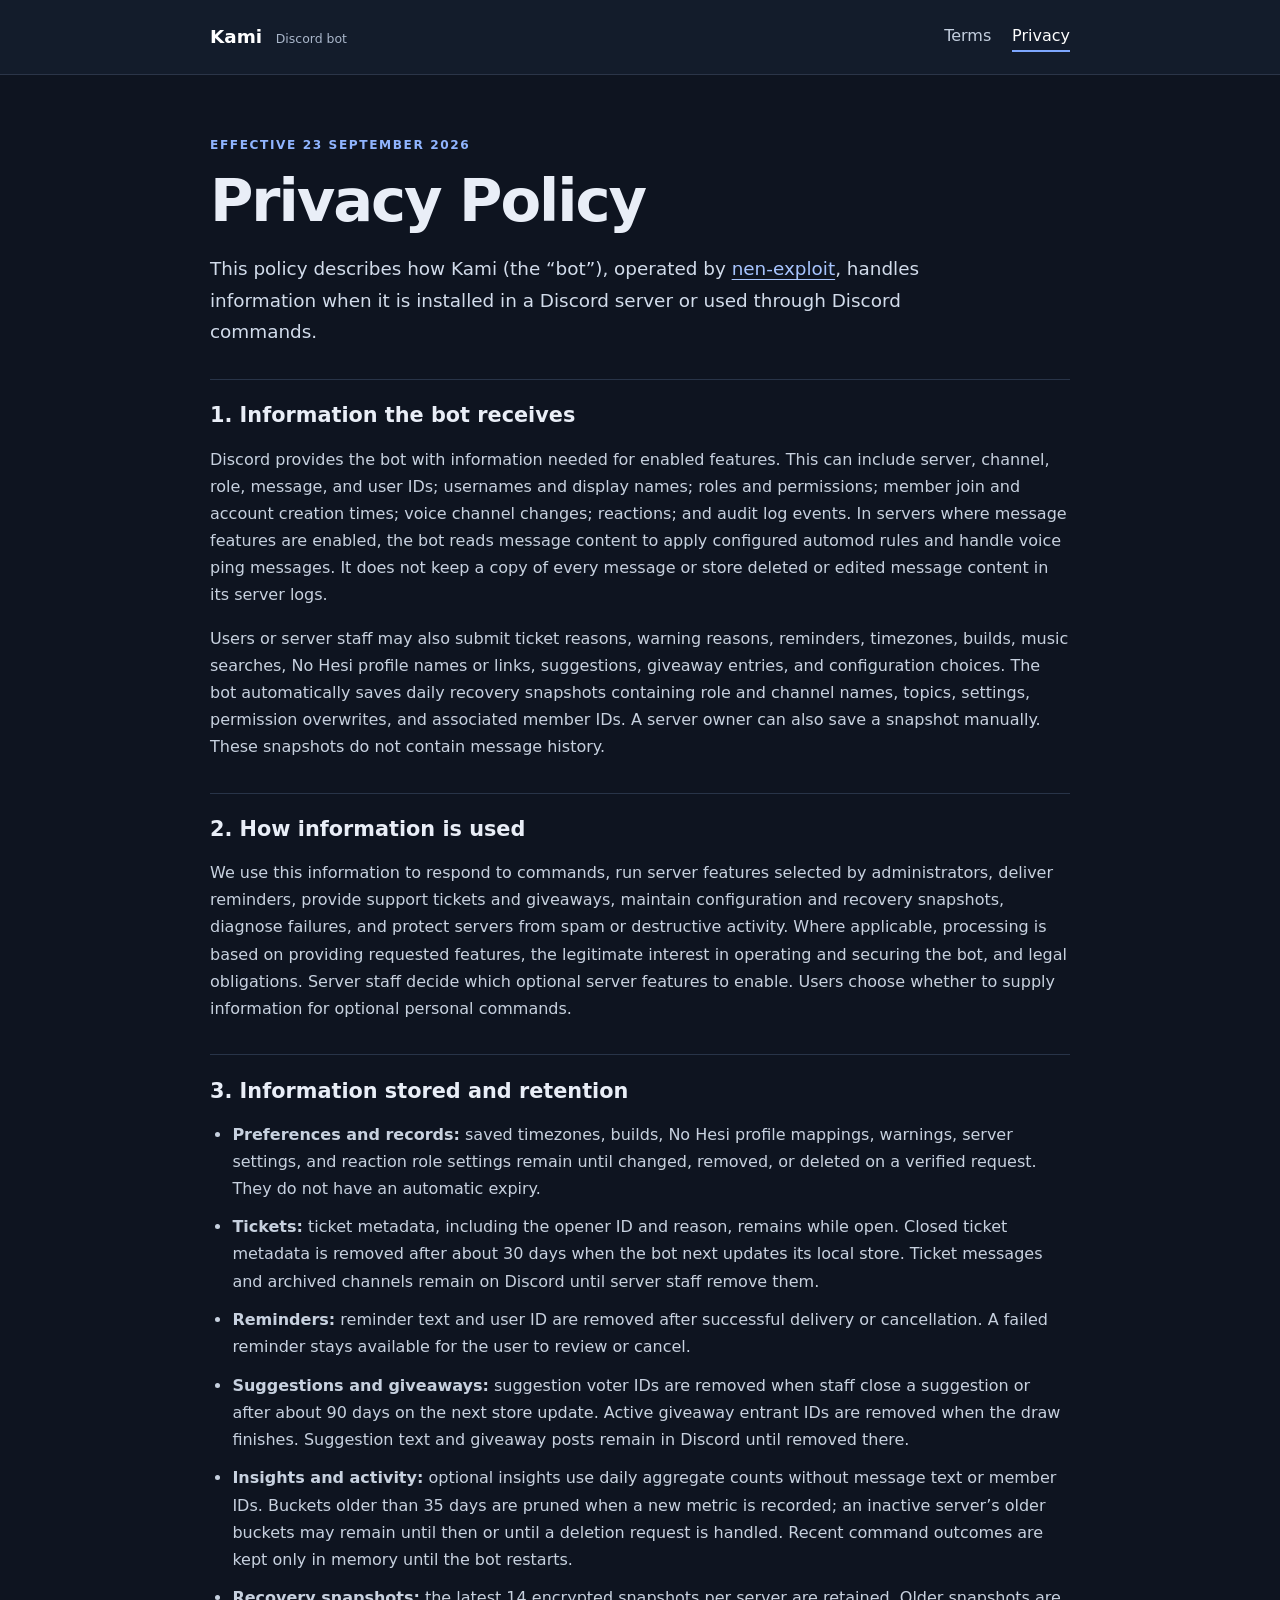
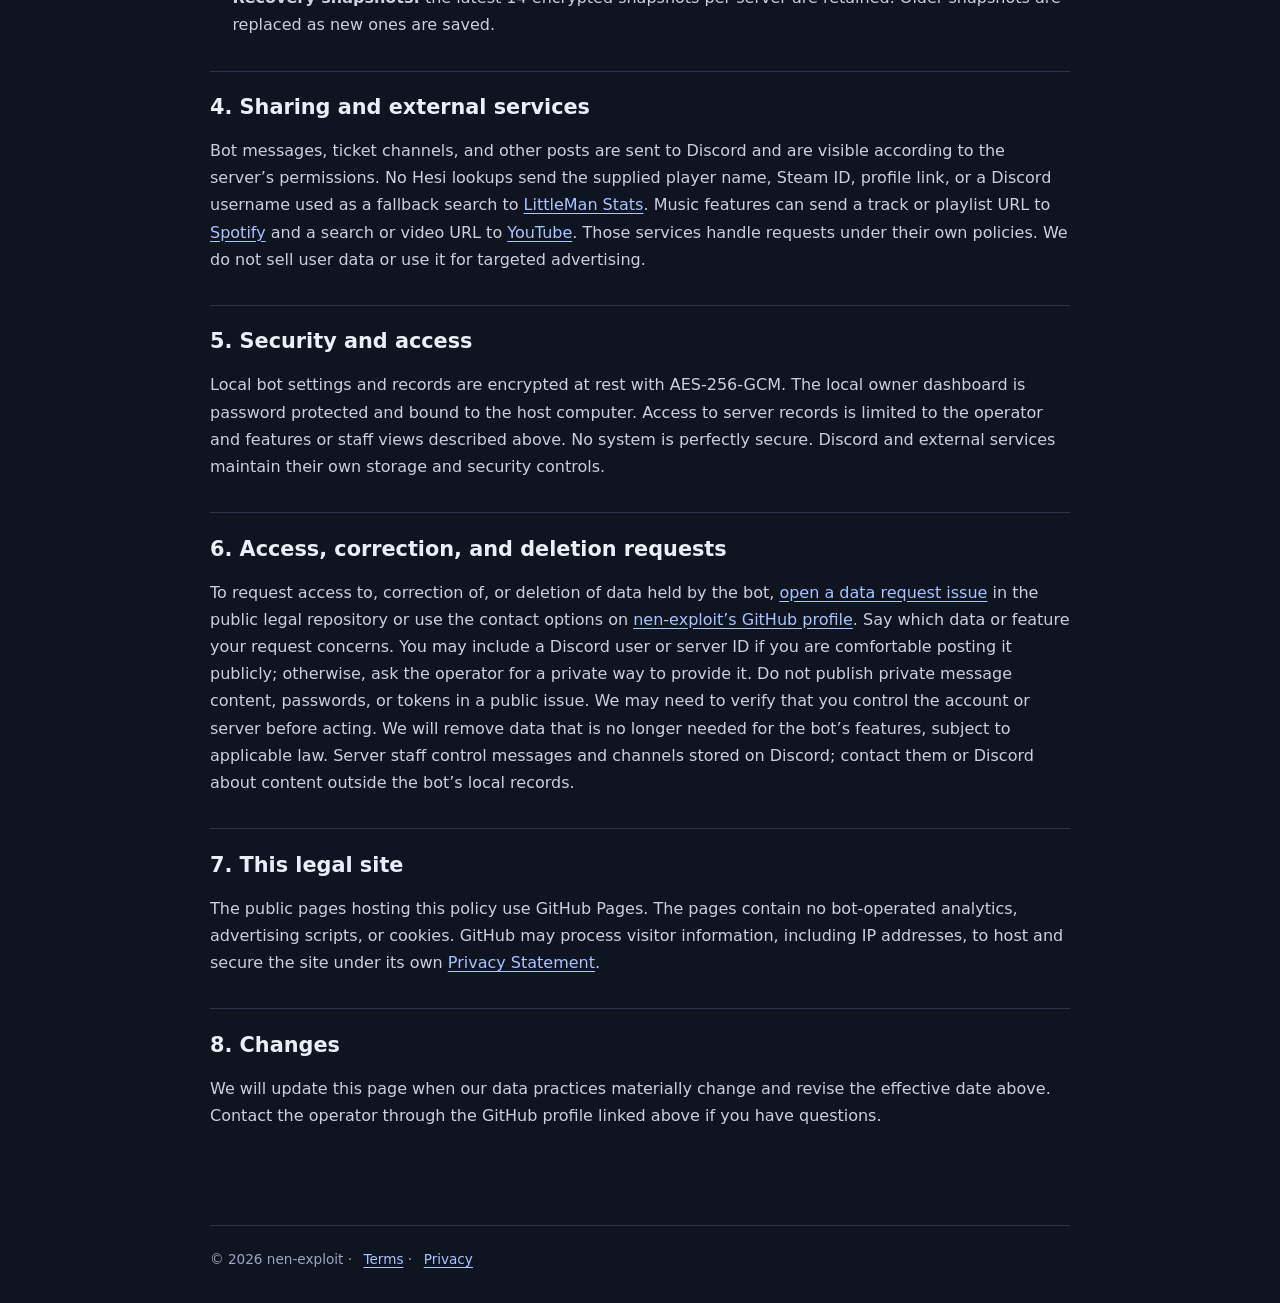
==== privacy.html @ 7097c998 "commit1" ====
<!doctype html>
<html lang="en">
<head>
  <meta charset="utf-8">
  <meta name="viewport" content="width=device-width, initial-scale=1">
  <meta name="description" content="Privacy Policy for the Kami Discord bot.">
  <title>Privacy Policy · Kami bot</title>
  <link rel="stylesheet" href="site.css">
</head>
<body>
  <header class="site-header"><div class="wrap"><a class="brand" href="./">Kami <span>Discord bot</span></a><nav aria-label="Legal pages"><a href="terms.html">Terms</a><a aria-current="page" href="privacy.html">Privacy</a></nav></div></header>
  <main class="wrap document">
    <p class="eyebrow">EFFECTIVE 23 SEPTEMBER 2026</p>
    <h1>Privacy Policy</h1>
    <p class="lead">This policy describes how Kami (the “bot”), operated by <a href="https://github.com/nen-exploit">nen-exploit</a>, handles information when it is installed in a Discord server or used through Discord commands.</p>

    <h2>1. Information the bot receives</h2>
    <p>Discord provides the bot with information needed for enabled features. This can include server, channel, role, message, and user IDs; usernames and display names; roles and permissions; member join and account creation times; voice channel changes; reactions; and audit log events. In servers where message features are enabled, the bot reads message content to apply configured automod rules and handle voice ping messages. It does not keep a copy of every message or store deleted or edited message content in its server logs.</p>
    <p>Users or server staff may also submit ticket reasons, warning reasons, reminders, timezones, builds, music searches, No Hesi profile names or links, suggestions, giveaway entries, and configuration choices. The bot automatically saves daily recovery snapshots containing role and channel names, topics, settings, permission overwrites, and associated member IDs. A server owner can also save a snapshot manually. These snapshots do not contain message history.</p>

    <h2>2. How information is used</h2>
    <p>We use this information to respond to commands, run server features selected by administrators, deliver reminders, provide support tickets and giveaways, maintain configuration and recovery snapshots, diagnose failures, and protect servers from spam or destructive activity. Where applicable, processing is based on providing requested features, the legitimate interest in operating and securing the bot, and legal obligations. Server staff decide which optional server features to enable. Users choose whether to supply information for optional personal commands.</p>

    <h2>3. Information stored and retention</h2>
    <ul>
      <li><strong>Preferences and records:</strong> saved timezones, builds, No Hesi profile mappings, warnings, server settings, and reaction role settings remain until changed, removed, or deleted on a verified request. They do not have an automatic expiry.</li>
      <li><strong>Tickets:</strong> ticket metadata, including the opener ID and reason, remains while open. Closed ticket metadata is removed after about 30 days when the bot next updates its local store. Ticket messages and archived channels remain on Discord until server staff remove them.</li>
      <li><strong>Reminders:</strong> reminder text and user ID are removed after successful delivery or cancellation. A failed reminder stays available for the user to review or cancel.</li>
      <li><strong>Suggestions and giveaways:</strong> suggestion voter IDs are removed when staff close a suggestion or after about 90 days on the next store update. Active giveaway entrant IDs are removed when the draw finishes. Suggestion text and giveaway posts remain in Discord until removed there.</li>
      <li><strong>Insights and activity:</strong> optional insights use daily aggregate counts without message text or member IDs. Buckets older than 35 days are pruned when a new metric is recorded; an inactive server’s older buckets may remain until then or until a deletion request is handled. Recent command outcomes are kept only in memory until the bot restarts.</li>
      <li><strong>Recovery snapshots:</strong> the latest 14 encrypted snapshots per server are retained. Older snapshots are replaced as new ones are saved.</li>
    </ul>

    <h2>4. Sharing and external services</h2>
    <p>Bot messages, ticket channels, and other posts are sent to Discord and are visible according to the server’s permissions. No Hesi lookups send the supplied player name, Steam ID, profile link, or a Discord username used as a fallback search to <a href="https://stats.littleman.dev/">LittleMan Stats</a>. Music features can send a track or playlist URL to <a href="https://www.spotify.com/">Spotify</a> and a search or video URL to <a href="https://www.youtube.com/">YouTube</a>. Those services handle requests under their own policies. We do not sell user data or use it for targeted advertising.</p>

    <h2>5. Security and access</h2>
    <p>Local bot settings and records are encrypted at rest with AES-256-GCM. The local owner dashboard is password protected and bound to the host computer. Access to server records is limited to the operator and features or staff views described above. No system is perfectly secure. Discord and external services maintain their own storage and security controls.</p>

    <h2>6. Access, correction, and deletion requests</h2>
    <p>To request access to, correction of, or deletion of data held by the bot, <a href="https://github.com/nen-exploit/dsv1-legal/issues/new?template=data-request.yml">open a data request issue</a> in the public legal repository or use the contact options on <a href="https://github.com/nen-exploit">nen-exploit’s GitHub profile</a>. Say which data or feature your request concerns. You may include a Discord user or server ID if you are comfortable posting it publicly; otherwise, ask the operator for a private way to provide it. Do not publish private message content, passwords, or tokens in a public issue. We may need to verify that you control the account or server before acting. We will remove data that is no longer needed for the bot’s features, subject to applicable law. Server staff control messages and channels stored on Discord; contact them or Discord about content outside the bot’s local records.</p>

    <h2>7. This legal site</h2>
    <p>The public pages hosting this policy use GitHub Pages. The pages contain no bot-operated analytics, advertising scripts, or cookies. GitHub may process visitor information, including IP addresses, to host and secure the site under its own <a href="https://docs.github.com/en/site-policy/privacy-policies/github-general-privacy-statement">Privacy Statement</a>.</p>

    <h2>8. Changes</h2>
    <p>We will update this page when our data practices materially change and revise the effective date above. Contact the operator through the GitHub profile linked above if you have questions.</p>
  </main>
  <footer class="wrap">© 2026 nen-exploit · <a href="terms.html">Terms</a> · <a href="privacy.html">Privacy</a></footer>
</body>
</html>
---- site.css ----
:root { color-scheme: dark; font-family: system-ui, -apple-system, BlinkMacSystemFont, "Segoe UI", sans-serif; background: #0e1420; color: #e9eef7; }
* { box-sizing: border-box; }
body { margin: 0; line-height: 1.7; }
a { color: #a8c5ff; text-underline-offset: .2em; }
a:hover { color: #d4e2ff; }
.wrap { width: min(100% - 2.5rem, 860px); margin-inline: auto; }
.site-header { border-bottom: 1px solid #2b3548; background: #131c2b; }
.site-header .wrap { display: flex; align-items: center; justify-content: space-between; gap: 1rem; min-height: 74px; }
.brand { color: #fff; font-size: 1.15rem; font-weight: 750; text-decoration: none; }
.brand span { color: #a9b6ca; font-size: .78rem; font-weight: 500; margin-left: .45rem; }
nav { display: flex; gap: 1.3rem; }
nav a { color: #c4cfdf; text-decoration: none; }
nav a[aria-current] { color: #fff; border-bottom: 2px solid #7da7ff; }
.eyebrow { color: #90b5ff; font-size: .76rem; font-weight: 750; letter-spacing: .13em; }
h1 { font-size: clamp(2.15rem, 6vw, 3.7rem); line-height: 1.13; letter-spacing: -.035em; margin: .5rem 0 1rem; }
h2 { font-size: 1.3rem; line-height: 1.3; margin: 2rem 0 .5rem; }
p, li { color: #c7d1df; }
.lead { font-size: 1.15rem; color: #d2dceb; max-width: 740px; }
.landing { padding-block: clamp(3rem, 10vw, 7rem); }
.cards { display: grid; grid-template-columns: repeat(2, minmax(0, 1fr)); gap: 1rem; margin: 2.5rem 0; }
.card { display: block; background: #182338; border: 1px solid #344157; border-radius: 16px; padding: 1.5rem; color: #e9eef7; text-decoration: none; }
.card:hover { border-color: #88aaf2; background: #1d2b44; }
.card span { color: #90b5ff; font-size: .8rem; }
.card h2 { margin: .8rem 0 .4rem; }
.card p { min-height: 3.5rem; }
.card strong { color: #a8c5ff; }
.contact { font-size: .95rem; }
.document { padding-block: 3rem 5rem; }
.document h2 { border-top: 1px solid #283448; padding-top: 1.4rem; }
.document ul { padding-left: 1.4rem; }
.document li { margin-bottom: .7rem; }
footer { border-top: 1px solid #2b3548; padding-block: 1.4rem 2rem; color: #9aa9be; font-size: .85rem; }
footer a { margin-left: .45rem; }
@media (max-width: 620px) { .cards { grid-template-columns: 1fr; } .site-header .wrap { flex-wrap: wrap; padding-block: 1rem; } }
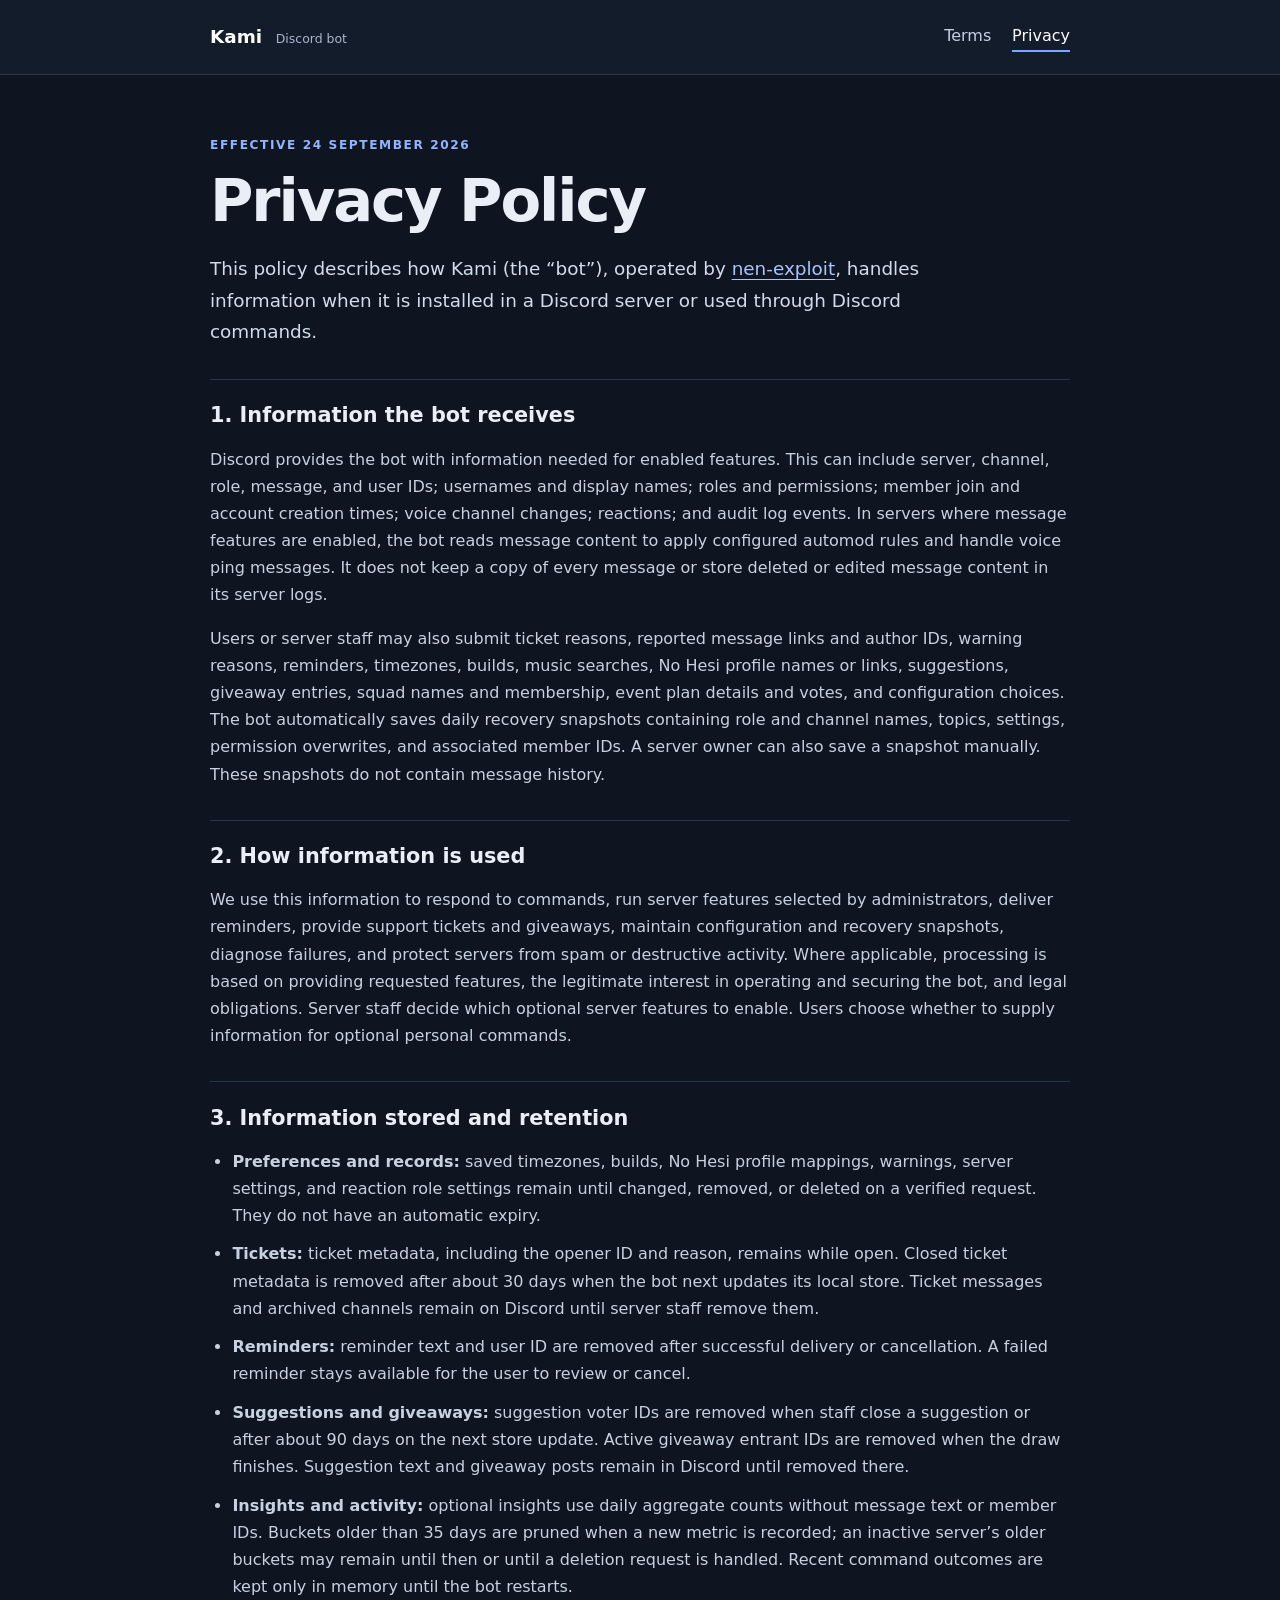
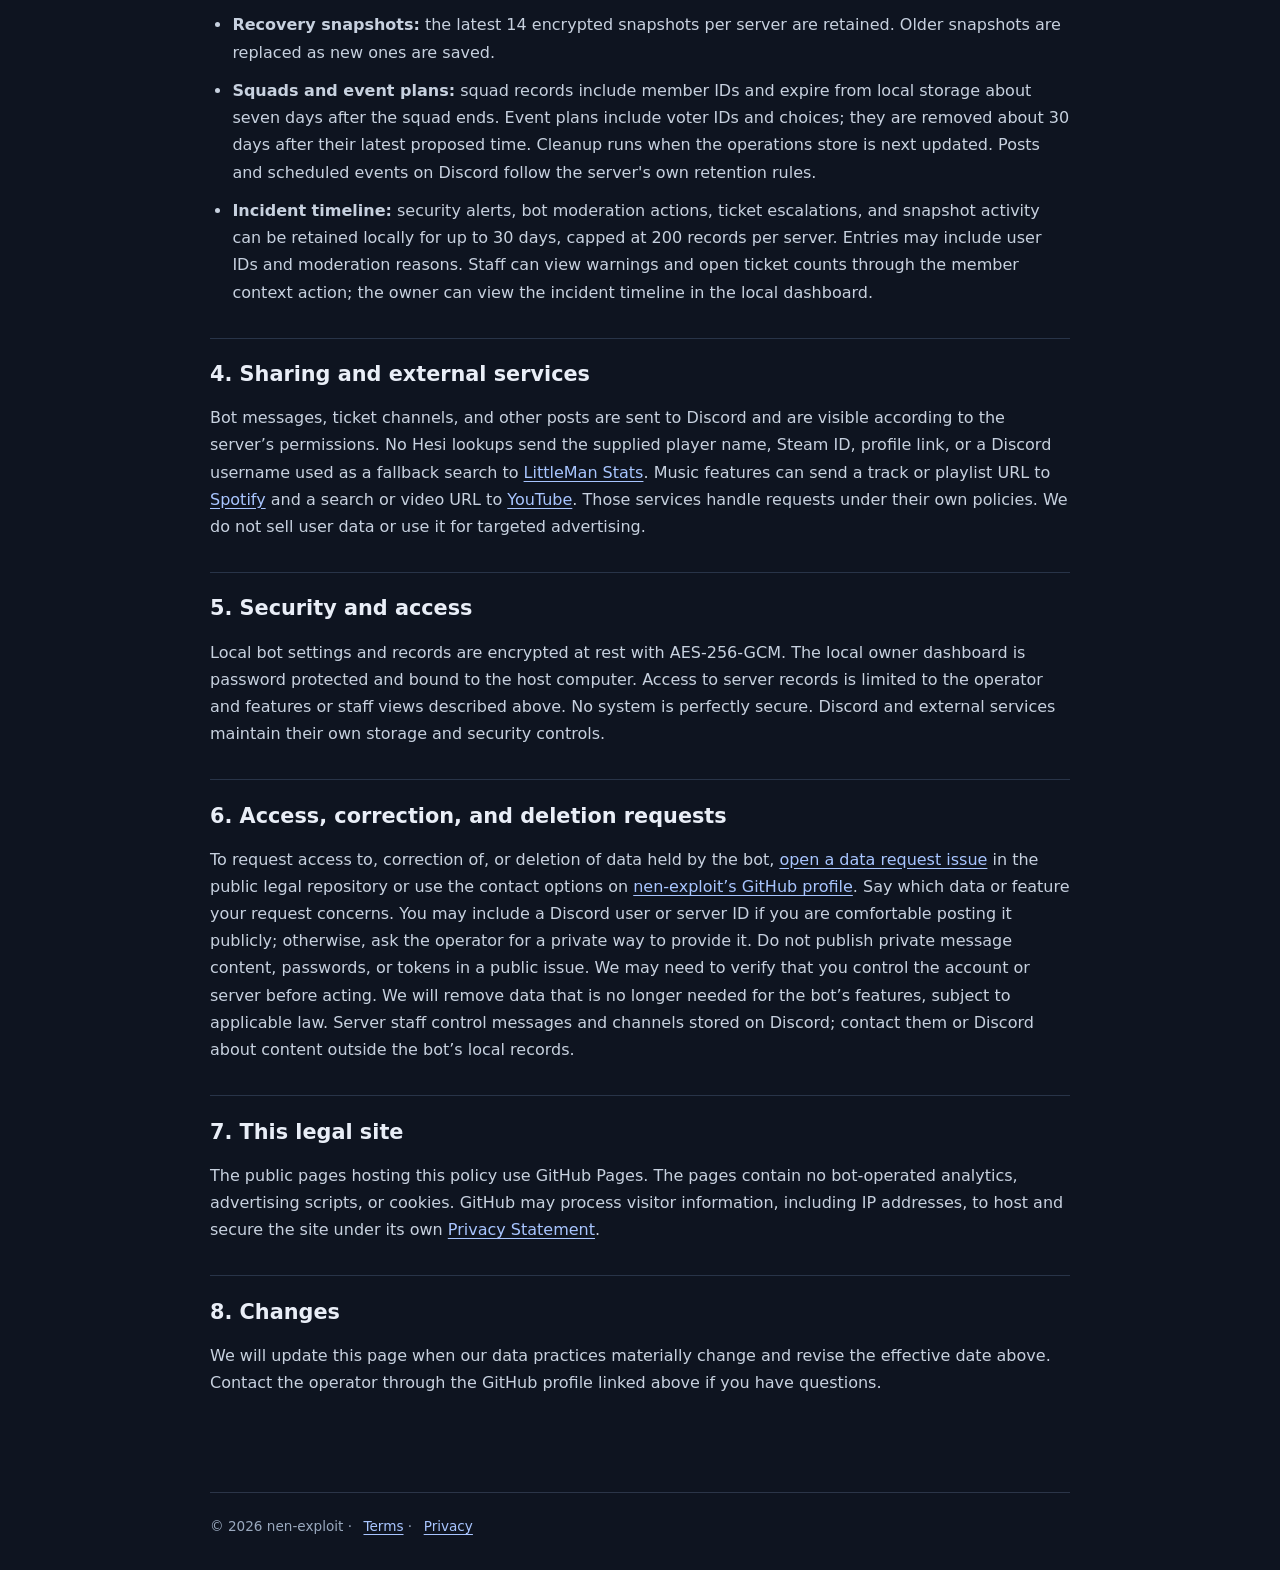
==== commit 98976235: "Update privacy policy for new bot features" ====
--- a/privacy.html
+++ b/privacy.html
@@ -10,13 +10,13 @@
 <body>
   <header class="site-header"><div class="wrap"><a class="brand" href="./">Kami <span>Discord bot</span></a><nav aria-label="Legal pages"><a href="terms.html">Terms</a><a aria-current="page" href="privacy.html">Privacy</a></nav></div></header>
   <main class="wrap document">
-    <p class="eyebrow">EFFECTIVE 23 SEPTEMBER 2026</p>
+    <p class="eyebrow">EFFECTIVE 24 SEPTEMBER 2026</p>
     <h1>Privacy Policy</h1>
     <p class="lead">This policy describes how Kami (the “bot”), operated by <a href="https://github.com/nen-exploit">nen-exploit</a>, handles information when it is installed in a Discord server or used through Discord commands.</p>
 
     <h2>1. Information the bot receives</h2>
     <p>Discord provides the bot with information needed for enabled features. This can include server, channel, role, message, and user IDs; usernames and display names; roles and permissions; member join and account creation times; voice channel changes; reactions; and audit log events. In servers where message features are enabled, the bot reads message content to apply configured automod rules and handle voice ping messages. It does not keep a copy of every message or store deleted or edited message content in its server logs.</p>
-    <p>Users or server staff may also submit ticket reasons, warning reasons, reminders, timezones, builds, music searches, No Hesi profile names or links, suggestions, giveaway entries, and configuration choices. The bot automatically saves daily recovery snapshots containing role and channel names, topics, settings, permission overwrites, and associated member IDs. A server owner can also save a snapshot manually. These snapshots do not contain message history.</p>
+    <p>Users or server staff may also submit ticket reasons, reported message links and author IDs, warning reasons, reminders, timezones, builds, music searches, No Hesi profile names or links, suggestions, giveaway entries, squad names and membership, event plan details and votes, and configuration choices. The bot automatically saves daily recovery snapshots containing role and channel names, topics, settings, permission overwrites, and associated member IDs. A server owner can also save a snapshot manually. These snapshots do not contain message history.</p>
 
     <h2>2. How information is used</h2>
     <p>We use this information to respond to commands, run server features selected by administrators, deliver reminders, provide support tickets and giveaways, maintain configuration and recovery snapshots, diagnose failures, and protect servers from spam or destructive activity. Where applicable, processing is based on providing requested features, the legitimate interest in operating and securing the bot, and legal obligations. Server staff decide which optional server features to enable. Users choose whether to supply information for optional personal commands.</p>
@@ -29,6 +29,8 @@
       <li><strong>Suggestions and giveaways:</strong> suggestion voter IDs are removed when staff close a suggestion or after about 90 days on the next store update. Active giveaway entrant IDs are removed when the draw finishes. Suggestion text and giveaway posts remain in Discord until removed there.</li>
       <li><strong>Insights and activity:</strong> optional insights use daily aggregate counts without message text or member IDs. Buckets older than 35 days are pruned when a new metric is recorded; an inactive server’s older buckets may remain until then or until a deletion request is handled. Recent command outcomes are kept only in memory until the bot restarts.</li>
       <li><strong>Recovery snapshots:</strong> the latest 14 encrypted snapshots per server are retained. Older snapshots are replaced as new ones are saved.</li>
+      <li><strong>Squads and event plans:</strong> squad records include member IDs and expire from local storage about seven days after the squad ends. Event plans include voter IDs and choices; they are removed about 30 days after their latest proposed time. Cleanup runs when the operations store is next updated. Posts and scheduled events on Discord follow the server's own retention rules.</li>
+      <li><strong>Incident timeline:</strong> security alerts, bot moderation actions, ticket escalations, and snapshot activity can be retained locally for up to 30 days, capped at 200 records per server. Entries may include user IDs and moderation reasons. Staff can view warnings and open ticket counts through the member context action; the owner can view the incident timeline in the local dashboard.</li>
     </ul>
 
     <h2>4. Sharing and external services</h2>
